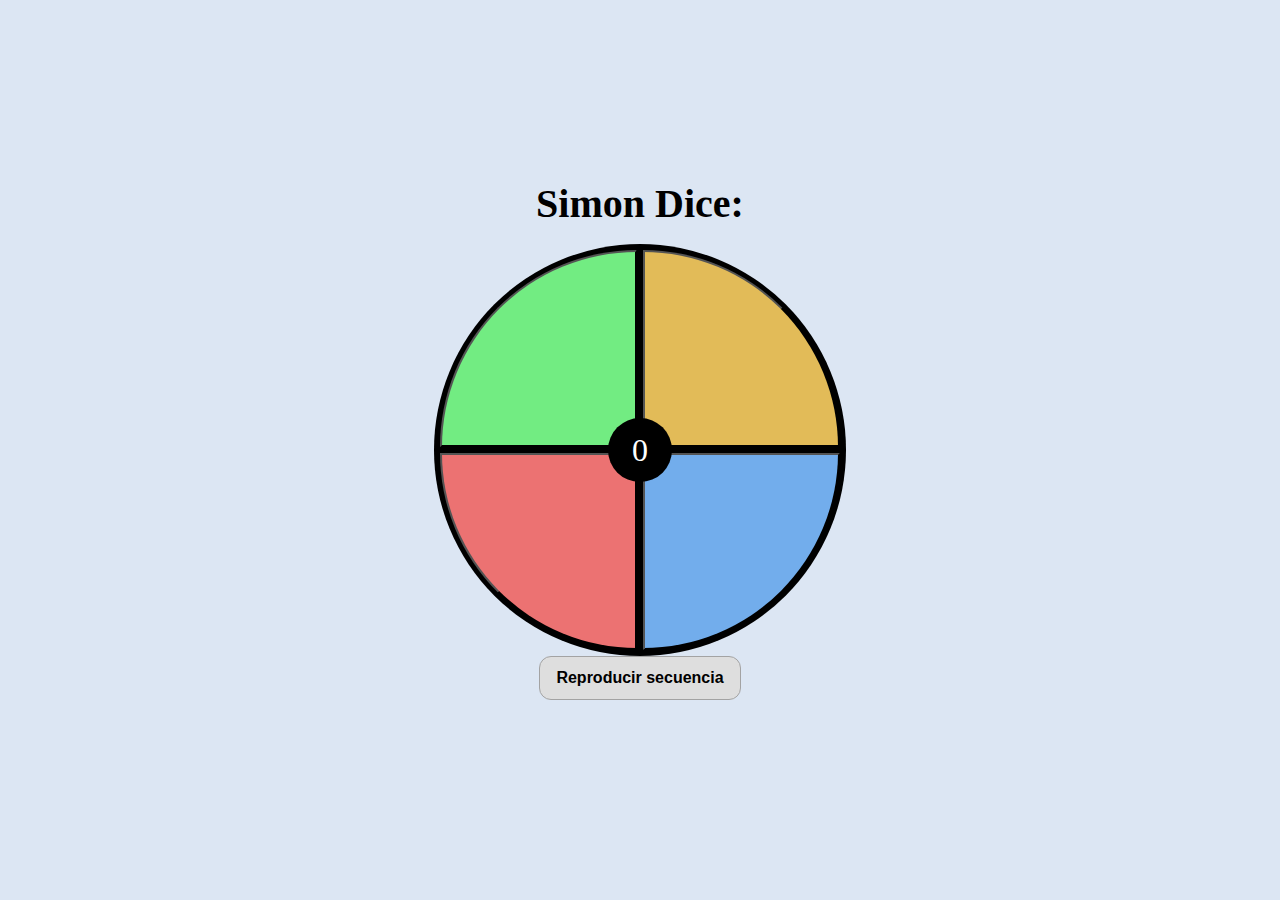
==== pages/game.html @ 707cb8ea "Agreg/Mod/Desarr de principales factores/(CONFIRM)/Para merge a develop" ====
<!DOCTYPE html>
<html lang="en">
  <head>
    <meta charset="UTF-8" />
    <meta name="viewport" content="width=device-width, initial-scale=1.0" />
    <title>Document</title>
    <link rel="stylesheet" href="../styles/global.css" />
    <link rel="stylesheet" href="../styles/game.css" />
  </head>
  <body>
    <section class="game-container">
      <h1 class="game-title">Simon Dice:</h1>

      <div class="table">
        <div class="table-row">
          <button id="top-left" onclick="topLeftButtonClick()" class="simon-says-button top-left-button"></button>
          <button id="top-right" onclick="topRightButtonClick()" class="simon-says-button top-right-button"></button>
        </div>
        <div class="table-row">
          <button id="bottom-left" onclick="bottomLeftButtonClick()" class="simon-says-button bottom-left-button"></button>
          <button id="bottom-right" onclick="bottomRightButtonClick()" class="simon-says-button bottom-right-button"></button>
        </div>
        <p id="puntos" >0</p>
      </div>

      <button id="play-button" class="normal-button" onclick="reproducirSecuencia()"> Reproducir secuencia </button>
    </section>
  </body>
  <script src="../scripts/game.js" ></script>
</html>
---- styles/global.css ----
@import './reset-css.css';

body {
  background-color: #dce6f3;
  height: 100vh;
  width: 100vw;
}

.normal-button {
  font-size: 16px;
  font-weight: 600;
  background-color: #dedede;
  border: 1px solid #a3a3a3;
  padding: 12px 16px;
  border-radius: 12px;
  cursor: pointer;
  margin-bottom: 16px;

  transition: all 0.3s ease-in-out;
}

.normal-button:hover {
  background-color: #d3d3d3;
}

.normal-button:active {
  transform: scale(1.2);
}
---- styles/game.css ----
.game-container {
  width: 100%;
  height: 100%;
  display: flex;
  justify-content: center;
  align-items: center;
  flex-direction: column;
}

.game-title {
  font-size: 40px;
  font-weight: 600;
  margin-bottom: 20px;
}

.table {
  width: 400px;
  height: 400px;
  background-color: #000000;
  border-radius: 100%;
  padding: 6px;
  gap: 6px;
  display: flex;
  flex-direction: column;
  position: relative;
}

.table-row {
  width: 100%;
  height: 50%;
  display: flex;
  gap: 6px;
}

.simon-says-button {
  width: 50%;
  height: 100%;
  transition: all 0.1s ease-in-out;
}


.top-left-button {
  background-color: #72ec82;
  border-top-left-radius: 100%;
}

.top-left-button:active,.top-left-button.click {
  background-color: #34c047;
  transform: scale(1.05);
}

.top-right-button {
  background-color: #e2bb58;
  border-top-right-radius: 100%;
}

.top-right-button:active, .top-right-button.click {
  background-color: #b08a28;
  transform: scale(1.05);
}


.bottom-left-button {
  background-color: #ec7272;
  border-bottom-left-radius: 100%;
}

.bottom-left-button:active, .bottom-left-button.click {
  background-color: #b44040;
  transform: scale(1.05);
}

.bottom-right-button {
  background-color: #72adec;
  border-bottom-right-radius: 100%;
}

.bottom-right-button:active, .bottom-right-button.click {
  background-color: #35689e;
  transform: scale(1.05);
}

#puntos {
  position: absolute;
  width: 64px;
  height: 64px;
  display: flex;
  justify-content: center;
  align-items: center;
  top: 50%;
  left: 50%;
  transform: translate(-50%, -50%);
  border-radius: 100%;
  background-color: #000000;
  font-size: 32px;
  color: #ffffff;
}

@media (width < 640px) {
  .game-title{
    font-size: 32px;
  }

  .table {
    width: 200px;
    height: 200px;
  }
}
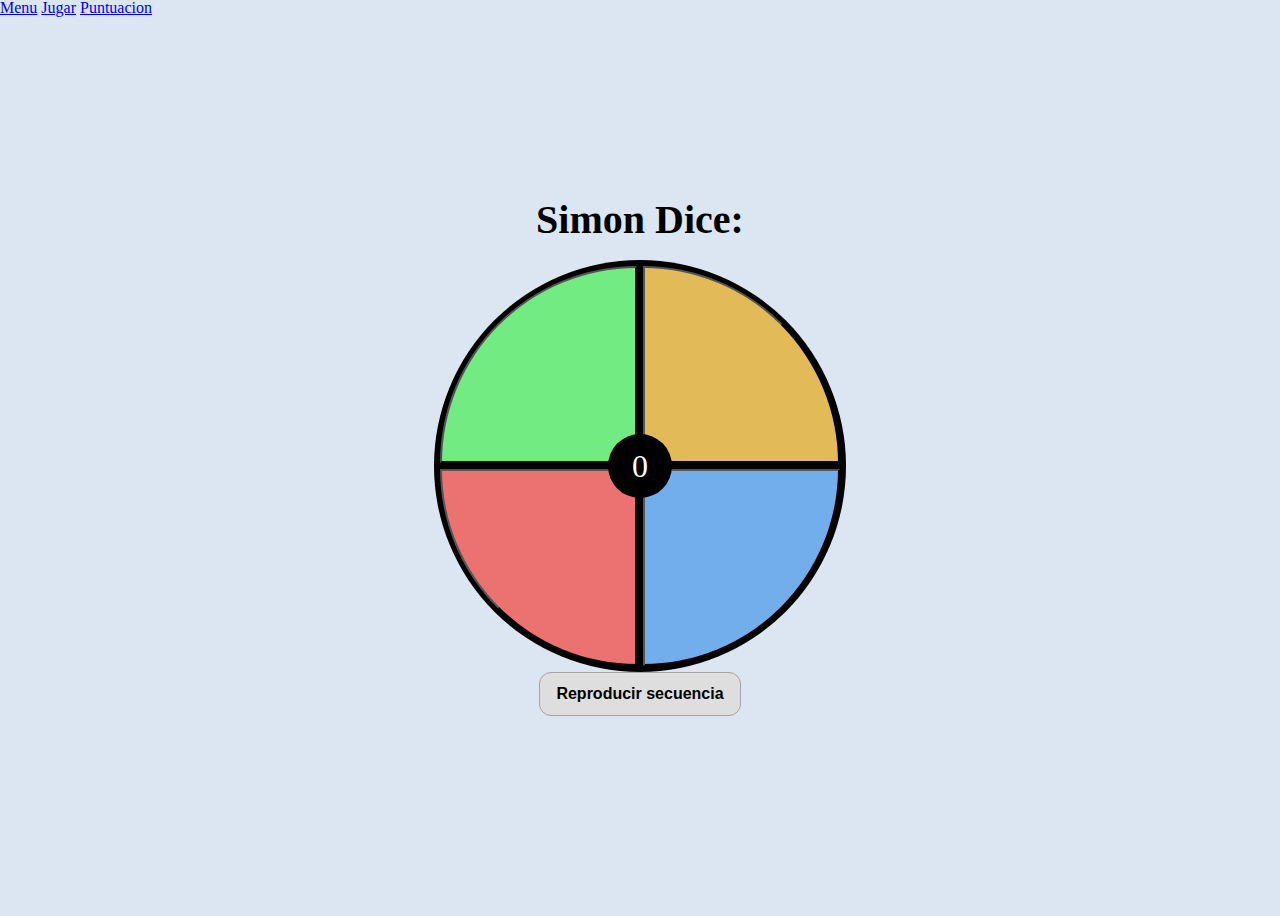
==== commit ec037f5c: "Cambios en sonidos, barra de navegación, pantalla puntuacion" ====
--- a/pages/game.html
+++ b/pages/game.html
@@ -3,14 +3,18 @@
   <head>
     <meta charset="UTF-8" />
     <meta name="viewport" content="width=device-width, initial-scale=1.0" />
-    <title>Document</title>
+    <title>Simon Dice</title>
     <link rel="stylesheet" href="../styles/global.css" />
     <link rel="stylesheet" href="../styles/game.css" />
   </head>
   <body>
+    <a href = "../index.html">Menu</a>
+    <a href = "../pages/name.html">Jugar</a>
+    <a href = "../pages/scores.html">Puntuacion</a>
     <section class="game-container">
+
       <h1 class="game-title">Simon Dice:</h1>
-
+      
       <div class="table">
         <div class="table-row">
           <button id="top-left" onclick="topLeftButtonClick()" class="simon-says-button top-left-button"></button>
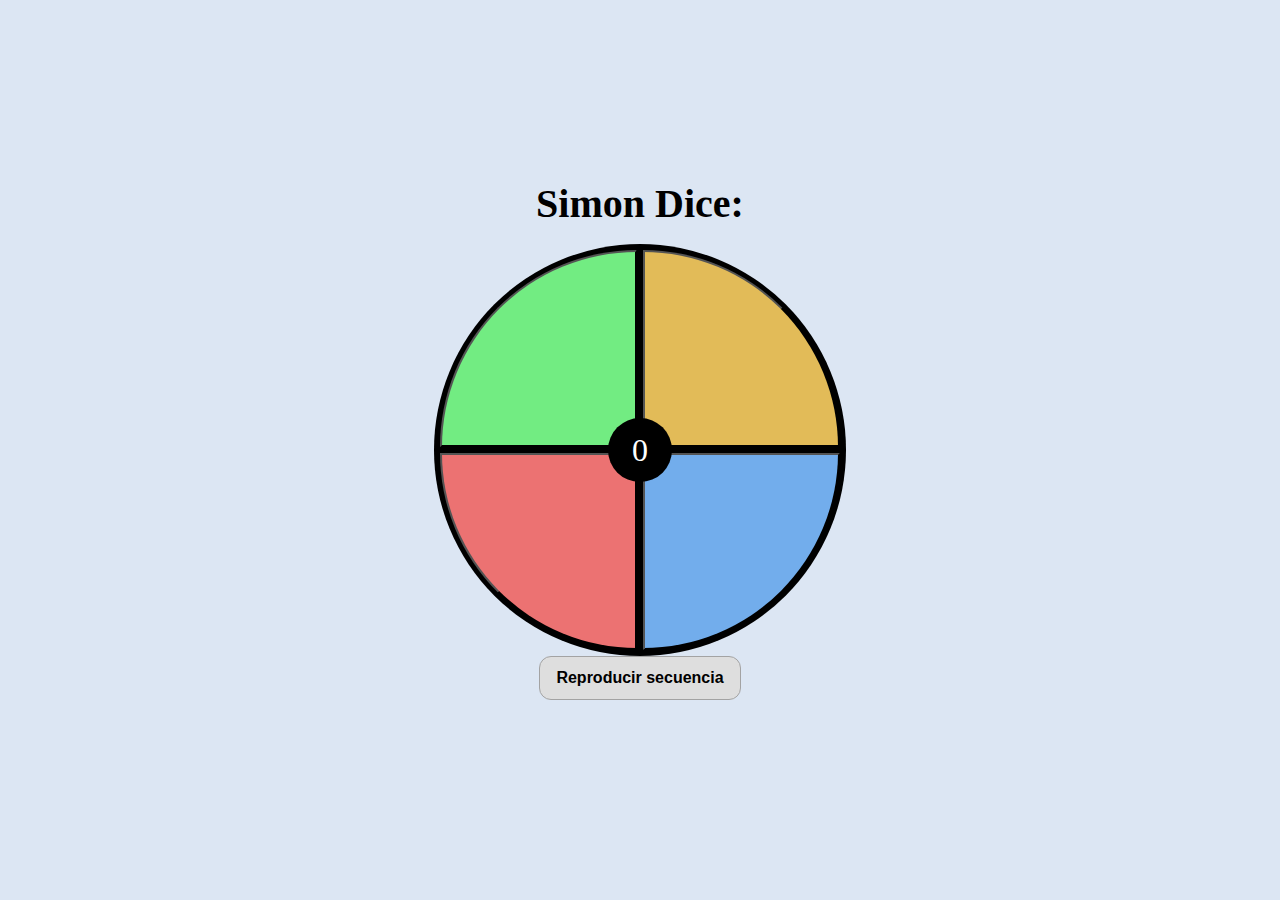
==== commit 2a7fe5c2: "Merge pull request #2 from Alejoaho17/develop" ====
--- a/pages/game.html
+++ b/pages/game.html
@@ -3,18 +3,14 @@
   <head>
     <meta charset="UTF-8" />
     <meta name="viewport" content="width=device-width, initial-scale=1.0" />
-    <title>Simon Dice</title>
+    <title>Document</title>
     <link rel="stylesheet" href="../styles/global.css" />
     <link rel="stylesheet" href="../styles/game.css" />
   </head>
   <body>
-    <a href = "../index.html">Menu</a>
-    <a href = "../pages/name.html">Jugar</a>
-    <a href = "../pages/scores.html">Puntuacion</a>
     <section class="game-container">
+      <h1 class="game-title">Simon Dice:</h1>
 
-      <h1 class="game-title">Simon Dice:</h1>
-      
       <div class="table">
         <div class="table-row">
           <button id="top-left" onclick="topLeftButtonClick()" class="simon-says-button top-left-button"></button>
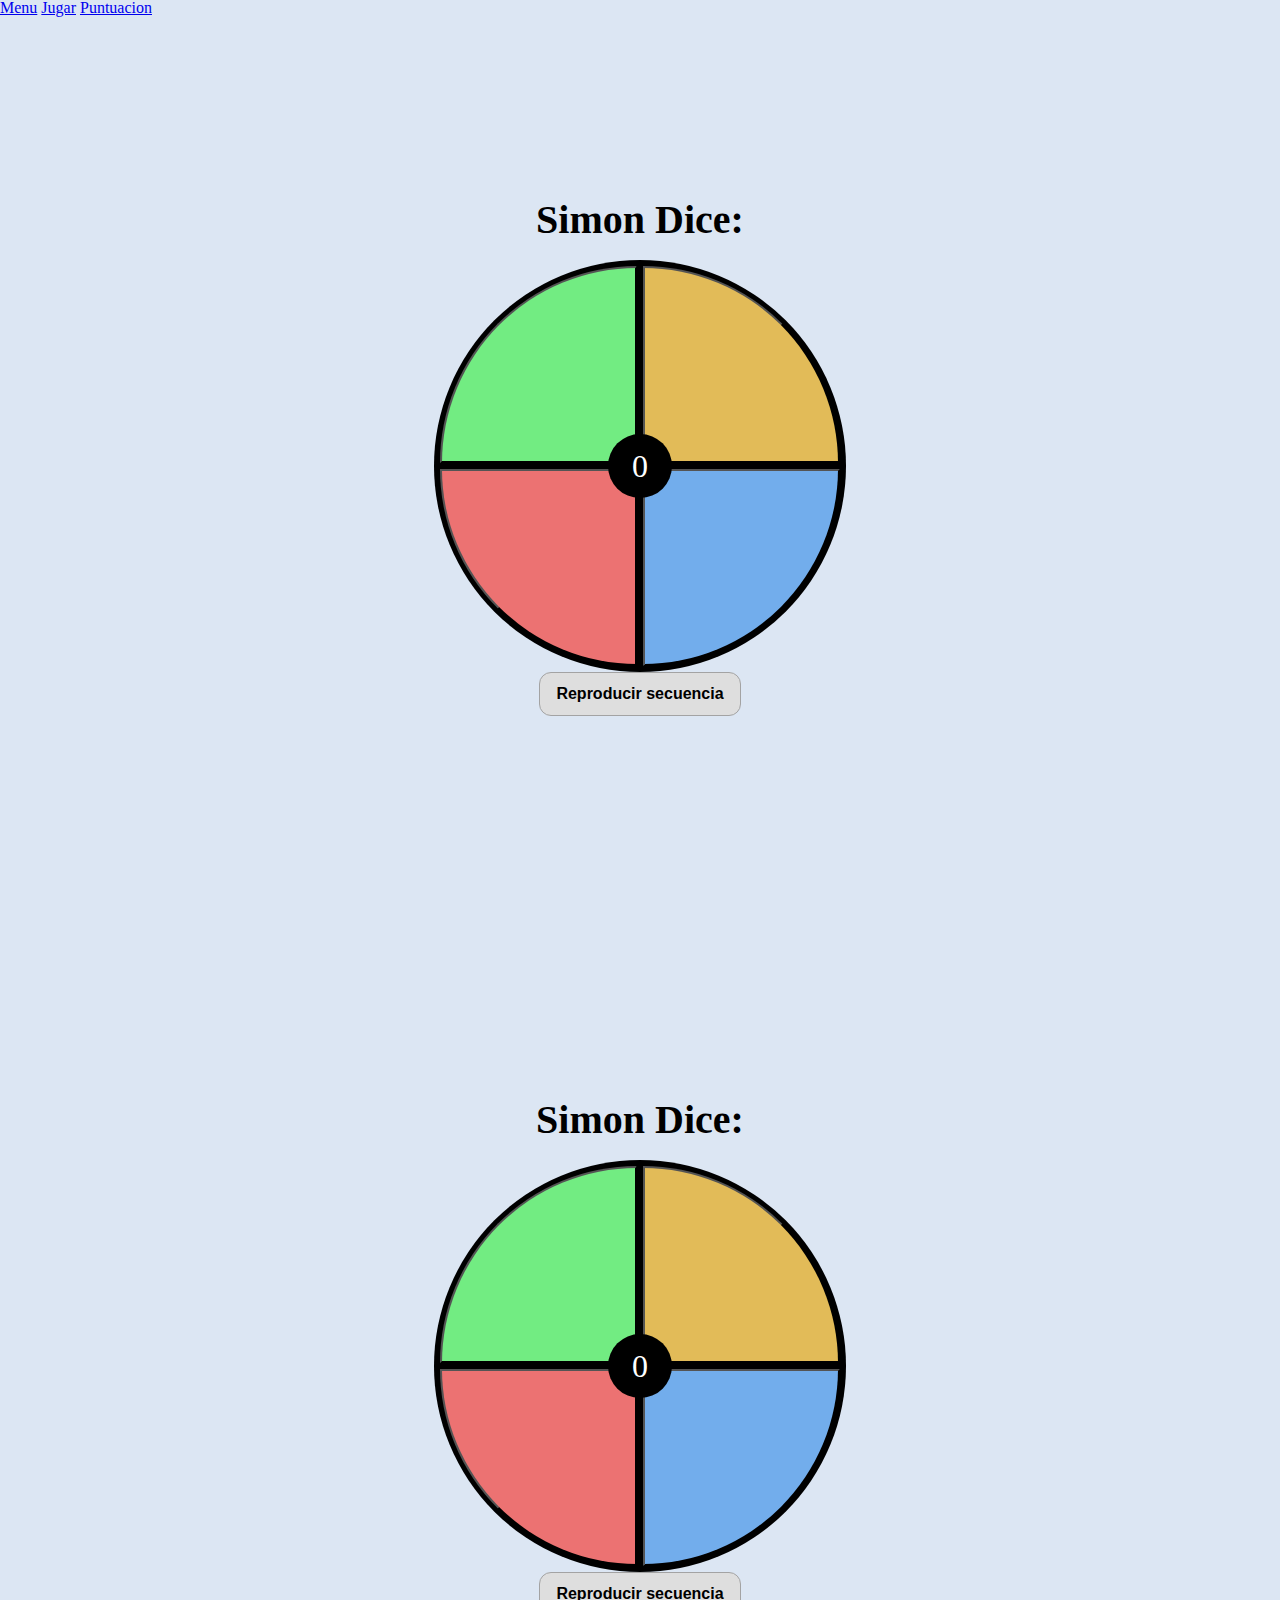
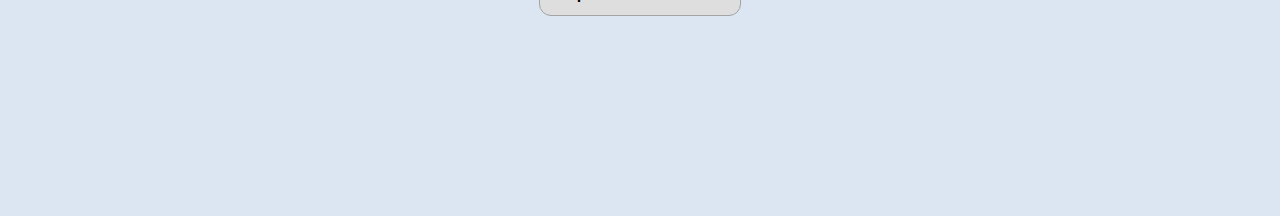
==== commit 63639be4: "Merge branch 'main' of https://github.com/Alejoaho17/MicroProy_SimonSays" ====
--- a/pages/game.html
+++ b/pages/game.html
@@ -1,3 +1,38 @@
+<!DOCTYPE html>
+<html lang="en">
+  <head>
+    <meta charset="UTF-8" />
+    <meta name="viewport" content="width=device-width, initial-scale=1.0" />
+    <title>Simon Dice</title>
+    <link rel="stylesheet" href="../styles/global.css" />
+    <link rel="stylesheet" href="../styles/game.css" />
+  </head>
+  <body>
+    <a href = "../index.html">Menu</a>
+    <a href = "../pages/name.html">Jugar</a>
+    <a href = "../pages/scores.html">Puntuacion</a>
+    <section class="game-container">
+
+      <h1 class="game-title">Simon Dice:</h1>
+      
+      <div class="table">
+        <div class="table-row">
+          <button id="top-left" onclick="topLeftButtonClick()" class="simon-says-button top-left-button"></button>
+          <button id="top-right" onclick="topRightButtonClick()" class="simon-says-button top-right-button"></button>
+        </div>
+        <div class="table-row">
+          <button id="bottom-left" onclick="bottomLeftButtonClick()" class="simon-says-button bottom-left-button"></button>
+          <button id="bottom-right" onclick="bottomRightButtonClick()" class="simon-says-button bottom-right-button"></button>
+        </div>
+        <p id="puntos" >0</p>
+      </div>
+
+      <button id="play-button" class="normal-button" onclick="reproducirSecuencia()"> Reproducir secuencia </button>
+    </section>
+  </body>
+  <script src="../scripts/game.js" ></script>
+</html>
+
 <!DOCTYPE html>
 <html lang="en">
   <head>
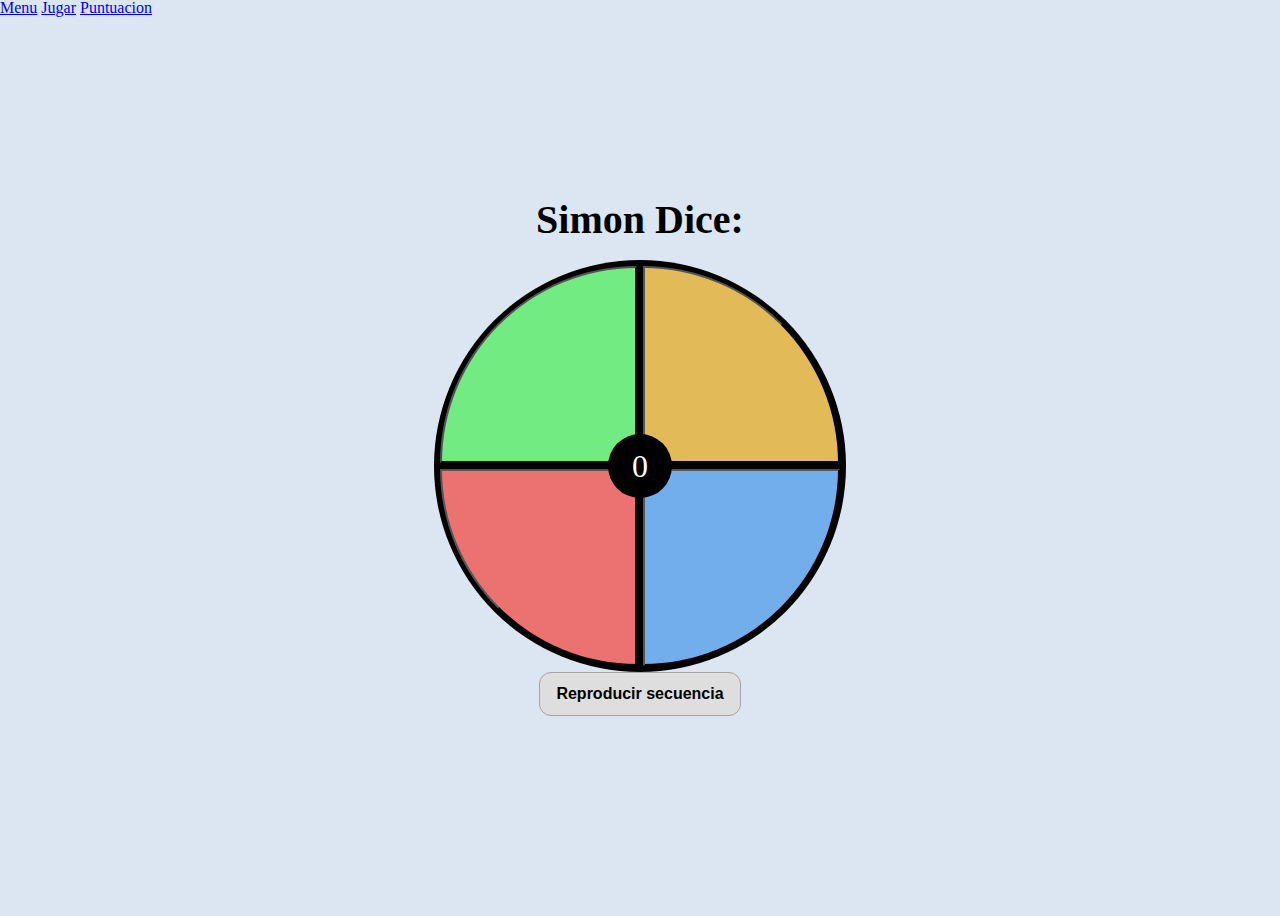
==== commit 9ba41f0f: "Puntuacion funcional" ====
--- a/pages/game.html
+++ b/pages/game.html
@@ -33,33 +33,4 @@
   <script src="../scripts/game.js" ></script>
 </html>
 
-<!DOCTYPE html>
-<html lang="en">
-  <head>
-    <meta charset="UTF-8" />
-    <meta name="viewport" content="width=device-width, initial-scale=1.0" />
-    <title>Document</title>
-    <link rel="stylesheet" href="../styles/global.css" />
-    <link rel="stylesheet" href="../styles/game.css" />
-  </head>
-  <body>
-    <section class="game-container">
-      <h1 class="game-title">Simon Dice:</h1>
 
-      <div class="table">
-        <div class="table-row">
-          <button id="top-left" onclick="topLeftButtonClick()" class="simon-says-button top-left-button"></button>
-          <button id="top-right" onclick="topRightButtonClick()" class="simon-says-button top-right-button"></button>
-        </div>
-        <div class="table-row">
-          <button id="bottom-left" onclick="bottomLeftButtonClick()" class="simon-says-button bottom-left-button"></button>
-          <button id="bottom-right" onclick="bottomRightButtonClick()" class="simon-says-button bottom-right-button"></button>
-        </div>
-        <p id="puntos" >0</p>
-      </div>
-
-      <button id="play-button" class="normal-button" onclick="reproducirSecuencia()"> Reproducir secuencia </button>
-    </section>
-  </body>
-  <script src="../scripts/game.js" ></script>
-</html>
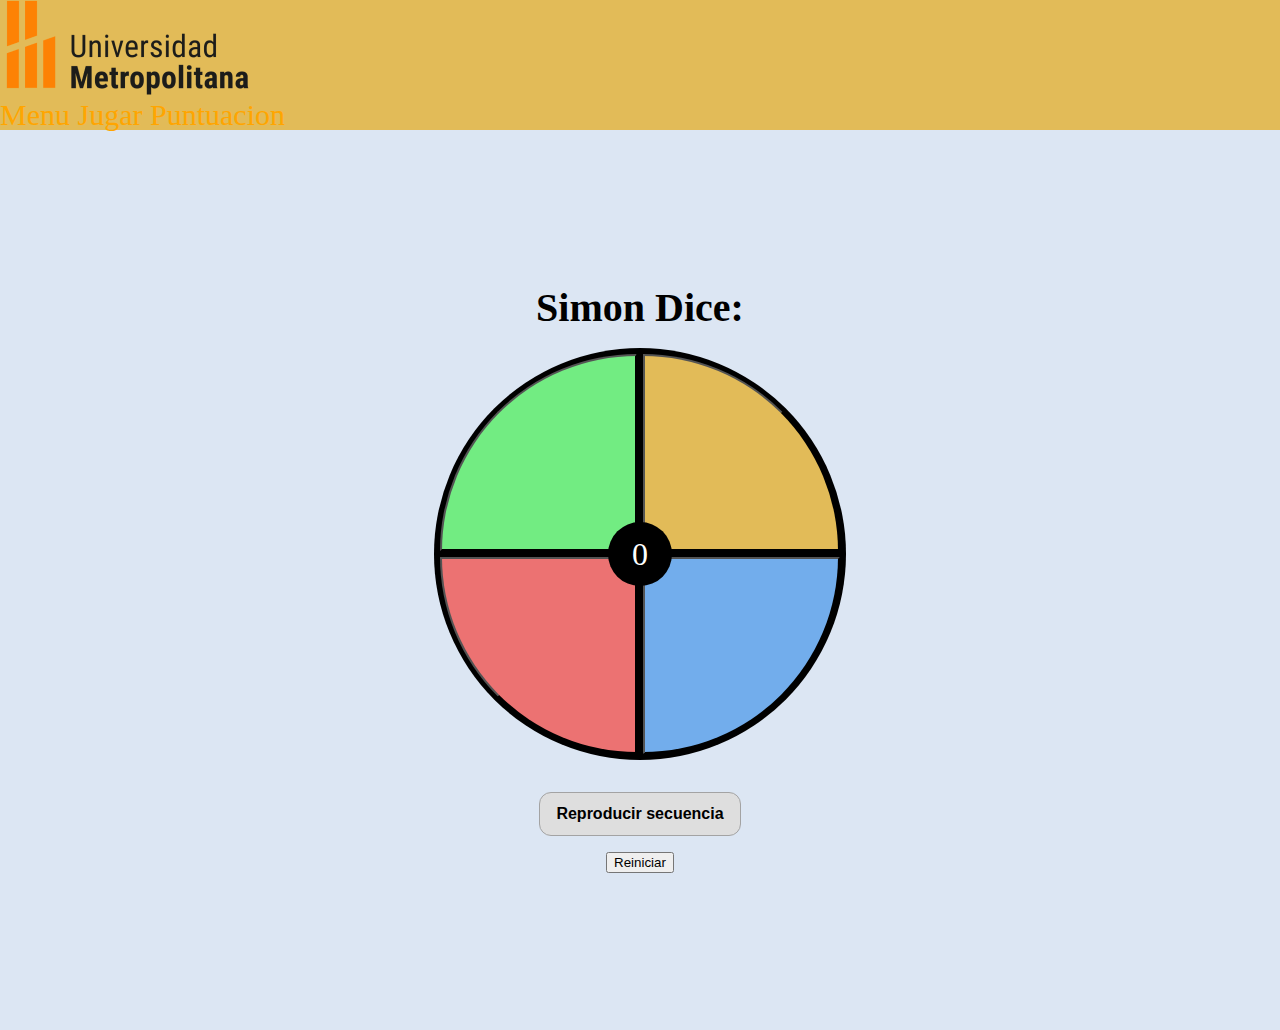
==== commit 3fdbde65: "version final" ====
--- a/pages/game.html
+++ b/pages/game.html
@@ -8,9 +8,14 @@
     <link rel="stylesheet" href="../styles/game.css" />
   </head>
   <body>
+
+    <div class="menu">
+    <img src="../images/Logo-footer.png"><br>
     <a href = "../index.html">Menu</a>
     <a href = "../pages/name.html">Jugar</a>
     <a href = "../pages/scores.html">Puntuacion</a>
+    </div>
+
     <section class="game-container">
 
       <h1 class="game-title">Simon Dice:</h1>
@@ -27,10 +32,12 @@
         <p id="puntos" >0</p>
       </div>
 
-      <button id="play-button" class="normal-button" onclick="reproducirSecuencia()"> Reproducir secuencia </button>
+      <br><br><button id="play-button" class="normal-button" onclick="reproducirSecuencia()"> Reproducir secuencia </button>
+      <button  onclick="window.location.href = '../pages/game.html';">Reiniciar</button>
     </section>
   </body>
   <script src="../scripts/game.js" ></script>
+  
 </html>
 
 
--- a/styles/global.css
+++ b/styles/global.css
@@ -6,7 +6,7 @@
   width: 100vw;
 }
 
-.normal-button {
+.normal-button, .reset-button{
   font-size: 16px;
   font-weight: 600;
   background-color: #dedede;
--- a/styles/game.css
+++ b/styles/game.css
@@ -105,4 +105,10 @@
     width: 200px;
     height: 200px;
   }
-}+}
+
+a:link {color: orange; text-decoration: none;}
+a:hover {color: darkgoldenrod; font-weight: bold;}
+a {color:#35689e}
+a{border: #000000; }
+.menu {font-size: 30px; background-color: #e2bb58; padding-right: 2%;}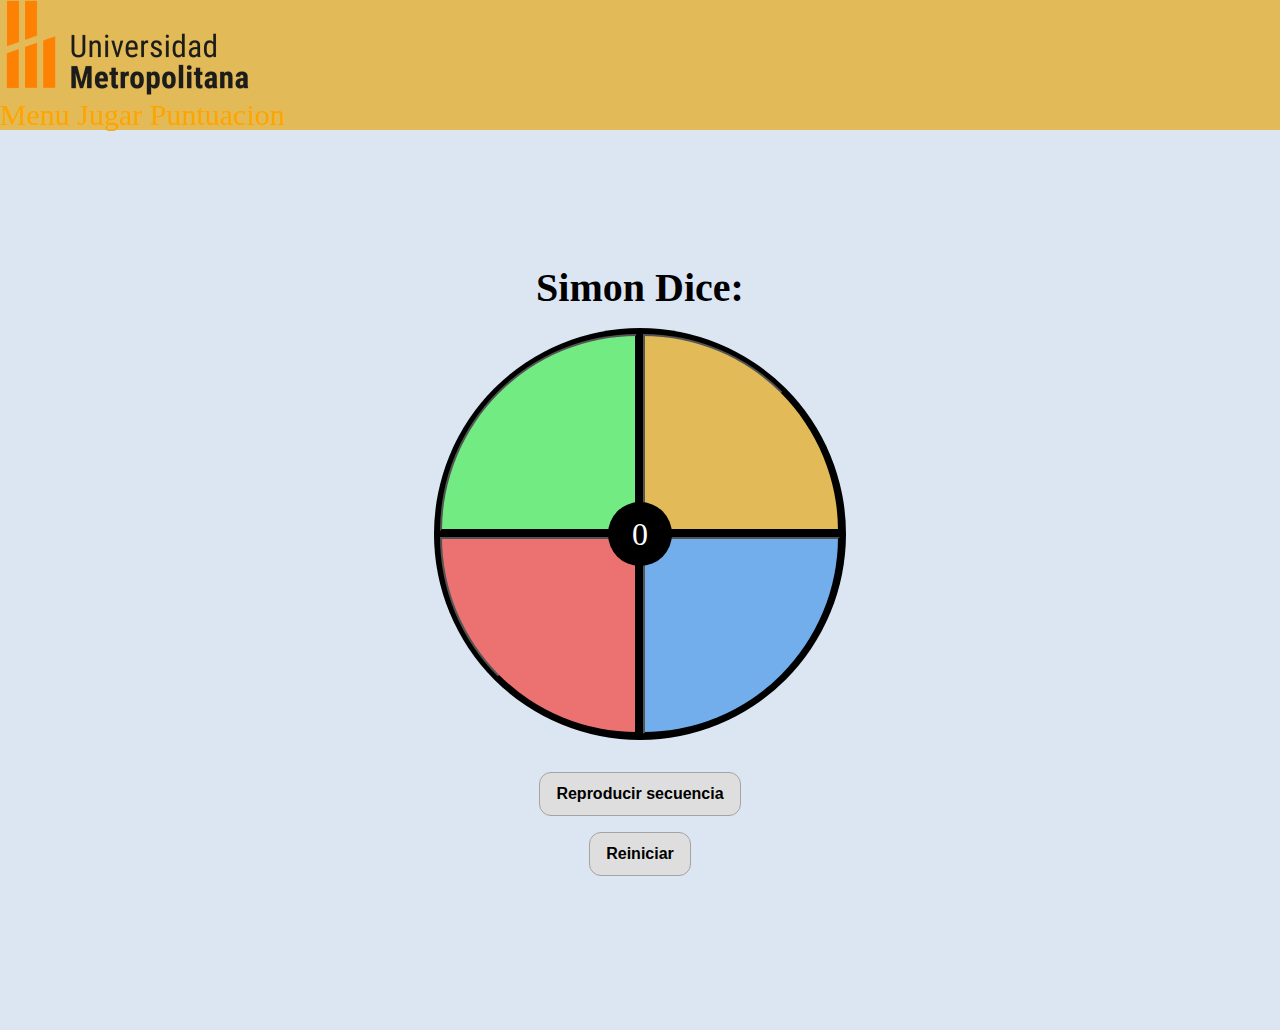
==== commit 0746050d: "correccion errores" ====
--- a/pages/game.html
+++ b/pages/game.html
@@ -32,8 +32,11 @@
         <p id="puntos" >0</p>
       </div>
 
-      <br><br><button id="play-button" class="normal-button" onclick="reproducirSecuencia()"> Reproducir secuencia </button>
-      <button  onclick="window.location.href = '../pages/game.html';">Reiniciar</button>
+      <br><br>
+      
+      <button id="play-button" class="normal-button" onclick="reproducirSecuencia()"> Reproducir secuencia </button>
+      <button id="reiniciar" class="reset-button" onclick="window.location.href = '../pages/game.html';">Reiniciar</button>
+      
     </section>
   </body>
   <script src="../scripts/game.js" ></script>
--- a/styles/game.css
+++ b/styles/game.css
@@ -110,5 +110,5 @@
 a:link {color: orange; text-decoration: none;}
 a:hover {color: darkgoldenrod; font-weight: bold;}
 a {color:#35689e}
-a{border: #000000; }
+
 .menu {font-size: 30px; background-color: #e2bb58; padding-right: 2%;}